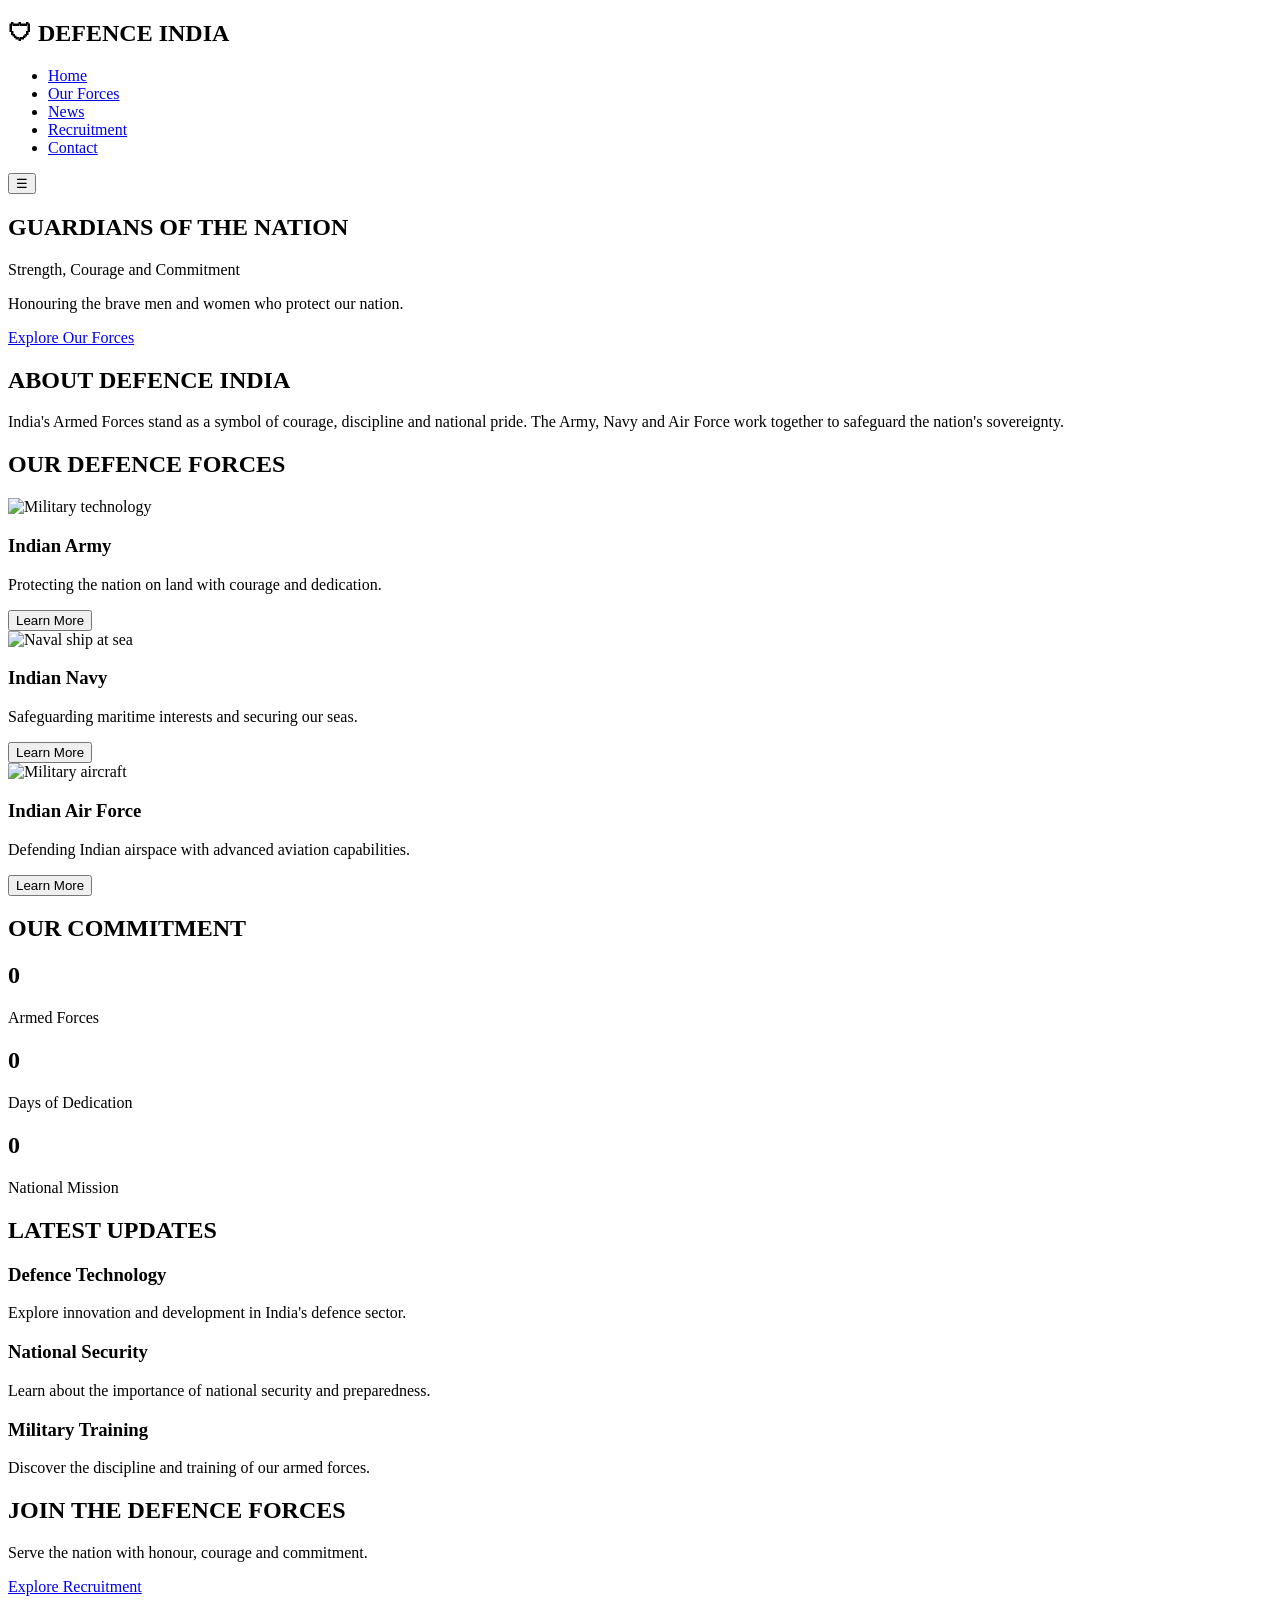
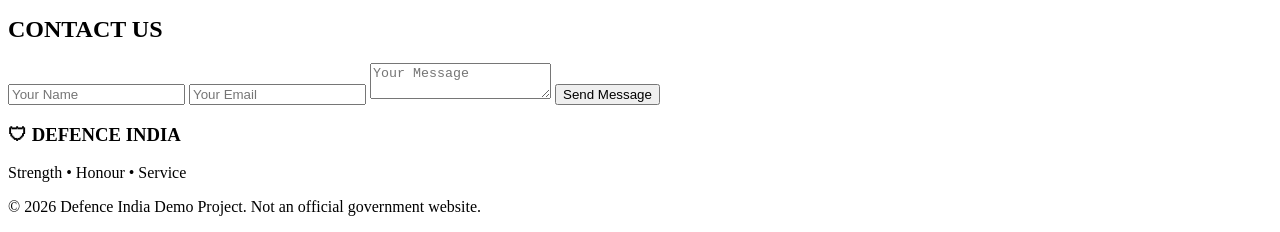
==== index.html @ 570db52d "changes in india.txt" ====
<!DOCTYPE html>
<html lang="en">
<head>
    <meta charset="UTF-8">
    <meta name="viewport" content="width=device-width, initial-scale=1.0">
    <title>Defence of India | Official Demo</title>
    <link rel="stylesheet" href="style.css">
</head>
<body>

<header>
    <nav class="navbar">
        <h2 class="logo">🛡 DEFENCE INDIA</h2>

        <ul id="navLinks">
            <li><a href="#home">Home</a></li>
            <li><a href="#forces">Our Forces</a></li>
            <li><a href="#news">News</a></li>
            <li><a href="#recruitment">Recruitment</a></li>
            <li><a href="#contact">Contact</a></li>
        </ul>

        <button class="menu-btn" onclick="toggleMenu()">☰</button>
    </nav>
</header>

<section class="hero" id="home">
    <div class="hero-content">
        <h1>GUARDIANS OF THE NATION</h1>
        <p>Strength, Courage and Commitment</p>
        <p>Honouring the brave men and women who protect our nation.</p>
        <a href="#forces" class="btn">Explore Our Forces</a>
    </div>
</section>

<section class="about">
    <h2>ABOUT DEFENCE INDIA</h2>
    <p>
        India's Armed Forces stand as a symbol of courage,
        discipline and national pride. The Army, Navy and Air
        Force work together to safeguard the nation's sovereignty.
    </p>
</section>

<section class="forces" id="forces">
    <h2>OUR DEFENCE FORCES</h2>

    <div class="force-container">

        <div class="force-card">
            <img src="https://images.unsplash.com/photo-1518770660439-4636190af475?w=600"
                 alt="Military technology">
            <h3>Indian Army</h3>
            <p>Protecting the nation on land with courage and dedication.</p>
            <button onclick="showInfo('Indian Army')">Learn More</button>
        </div>

        <div class="force-card">
            <img src="https://images.unsplash.com/photo-1544551763-46a013bb70d5?w=600"
                 alt="Naval ship at sea">
            <h3>Indian Navy</h3>
            <p>Safeguarding maritime interests and securing our seas.</p>
            <button onclick="showInfo('Indian Navy')">Learn More</button>
        </div>

        <div class="force-card">
            <img src="https://images.unsplash.com/photo-1474302770737-173ee21bab63?w=600"
                 alt="Military aircraft">
            <h3>Indian Air Force</h3>
            <p>Defending Indian airspace with advanced aviation capabilities.</p>
            <button onclick="showInfo('Indian Air Force')">Learn More</button>
        </div>

    </div>
</section>

<section class="stats">
    <h2>OUR COMMITMENT</h2>

    <div class="stats-container">
        <div>
            <h1 class="counter" data-target="3">0</h1>
            <p>Armed Forces</p>
        </div>

        <div>
            <h1 class="counter" data-target="365">0</h1>
            <p>Days of Dedication</p>
        </div>

        <div>
            <h1 class="counter" data-target="1">0</h1>
            <p>National Mission</p>
        </div>
    </div>
</section>

<section class="news" id="news">
    <h2>LATEST UPDATES</h2>

    <div class="news-box">
        <h3>Defence Technology</h3>
        <p>Explore innovation and development in India's defence sector.</p>
    </div>

    <div class="news-box">
        <h3>National Security</h3>
        <p>Learn about the importance of national security and preparedness.</p>
    </div>

    <div class="news-box">
        <h3>Military Training</h3>
        <p>Discover the discipline and training of our armed forces.</p>
    </div>
</section>

<section class="recruitment" id="recruitment">
    <h2>JOIN THE DEFENCE FORCES</h2>
    <p>Serve the nation with honour, courage and commitment.</p>
    <a href="https://joinindianarmy.nic.in/" target="_blank"
       class="btn">Explore Recruitment</a>
</section>

<section class="contact" id="contact">
    <h2>CONTACT US</h2>

    <form id="contactForm">
        <input type="text" placeholder="Your Name" required>
        <input type="email" placeholder="Your Email" required>
        <textarea placeholder="Your Message" required></textarea>
        <button type="submit">Send Message</button>
    </form>
    <p id="formMessage"></p>
</section>

<footer>
    <h3>🛡 DEFENCE INDIA</h3>
    <p>Strength • Honour • Service</p>
    <p>© 2026 Defence India Demo Project. Not an official government website.</p>
</footer>

<script src="script.js"></script>
</body>
</html>
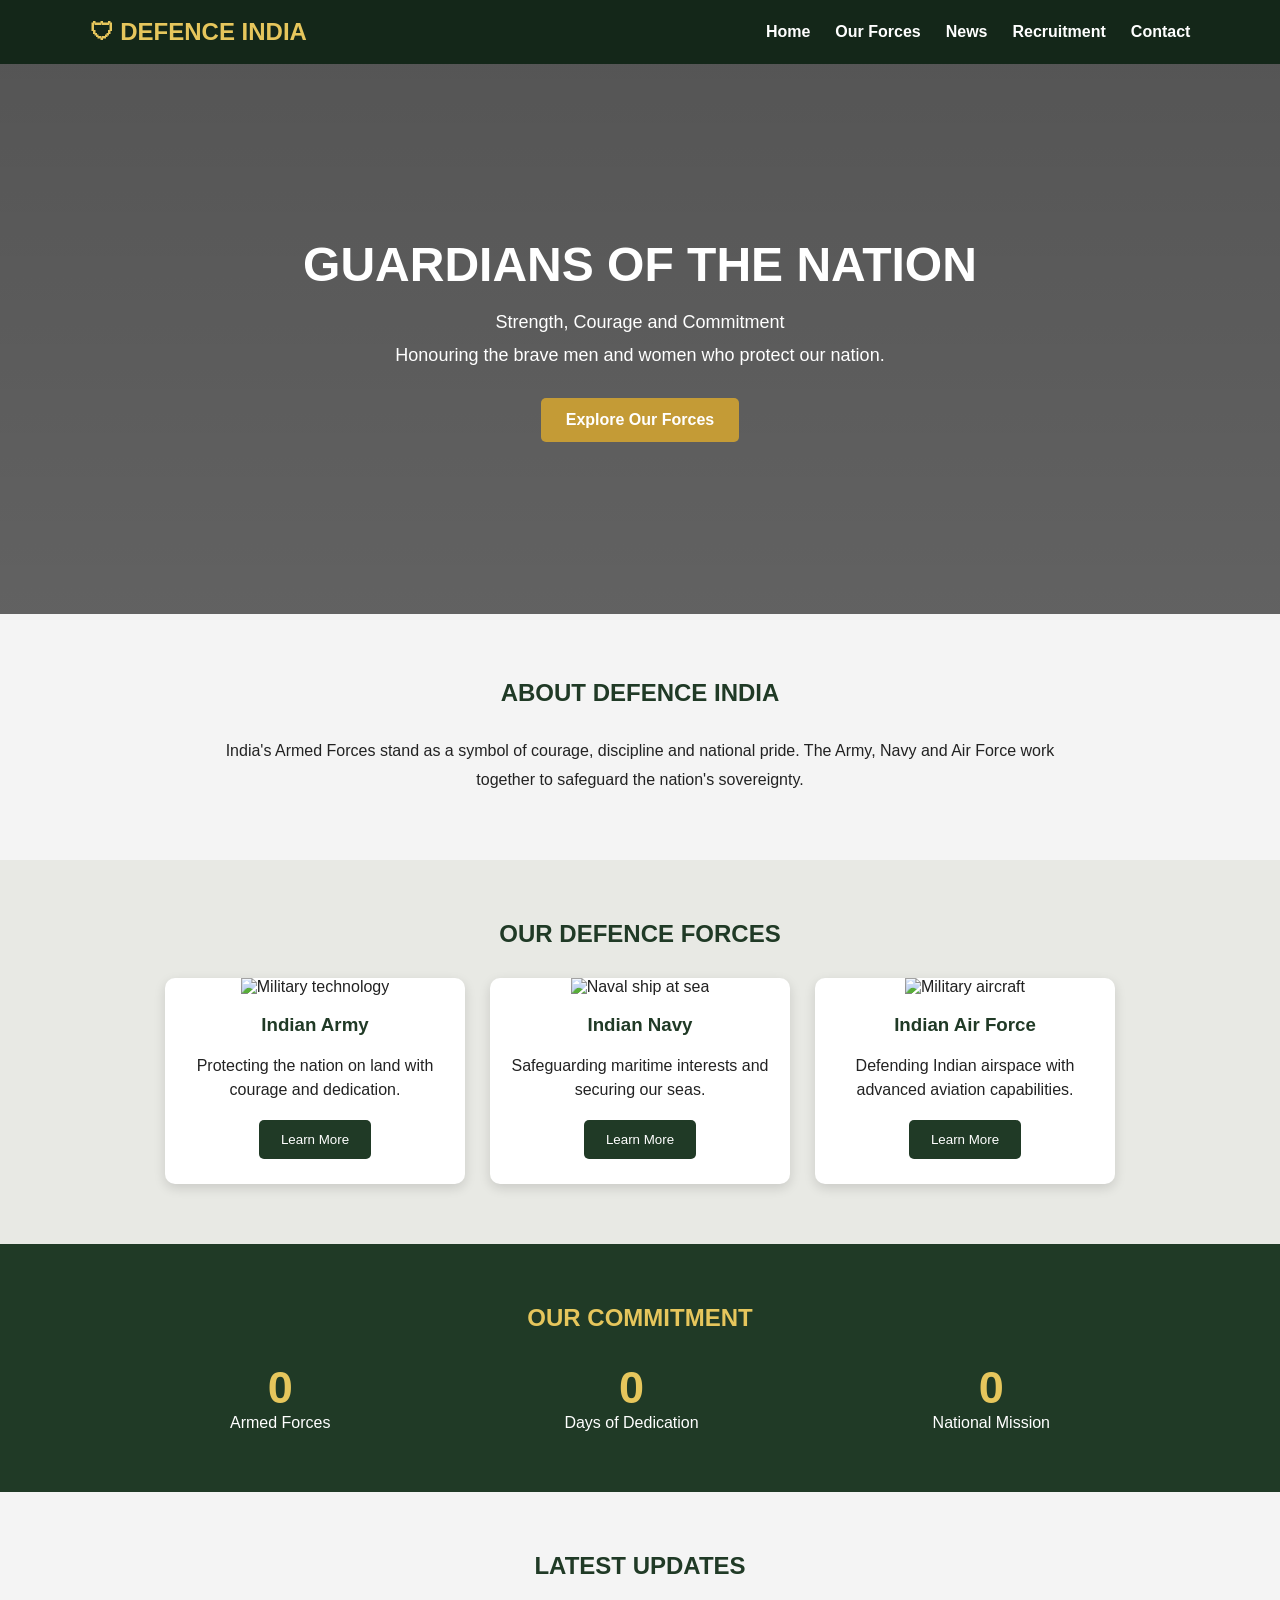
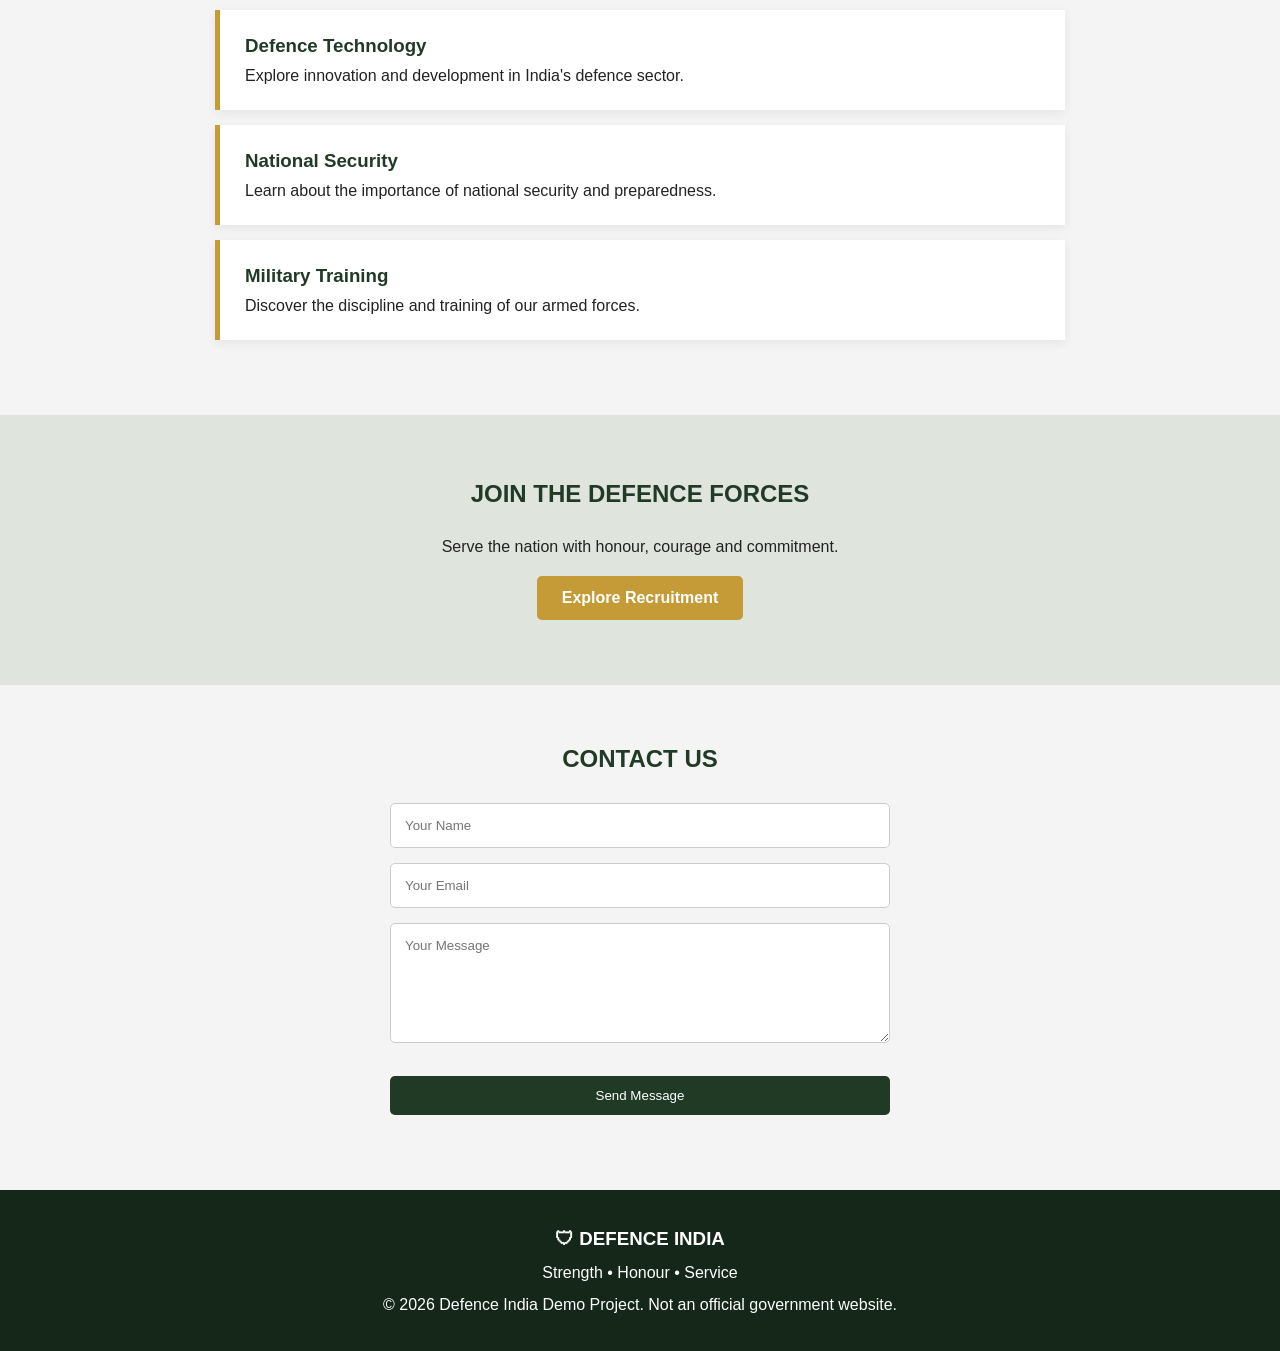
==== commit 6e0154ca: "error correction" ====
--- a/index.html
+++ b/index.html
@@ -5,7 +5,7 @@
     <meta charset="UTF-8">
     <meta name="viewport" content="width=device-width, initial-scale=1.0">
     <title>Defence of India | Official Demo</title>
-    <link rel="stylesheet" href="style.css">
+    <link rel="stylesheet" href="index.css">
 </head>
 <body>
 
--- a/index.css
+++ b/index.css
@@ -0,0 +1,326 @@
+
+* {
+    margin: 0;
+    padding: 0;
+    box-sizing: border-box;
+    font-family: Arial, sans-serif;
+    scroll-behavior: smooth;
+}
+
+body {
+    background: #f4f4f4;
+    color: #222;
+}
+
+/* Navigation */
+
+header {
+    background: #142719;
+    color: white;
+    position: sticky;
+    top: 0;
+    z-index: 100;
+}
+
+.navbar {
+    display: flex;
+    justify-content: space-between;
+    align-items: center;
+    padding: 18px 7%;
+}
+
+.logo {
+    color: #e6c65c;
+}
+
+.navbar ul {
+    display: flex;
+    list-style: none;
+    gap: 25px;
+}
+
+.navbar a {
+    color: white;
+    text-decoration: none;
+    font-weight: bold;
+}
+
+.navbar a:hover {
+    color: #e6c65c;
+}
+
+.menu-btn {
+    display: none;
+    background: none;
+    border: none;
+    color: white;
+    font-size: 26px;
+}
+
+/* Hero */
+
+.hero {
+    height: 550px;
+    background:
+    linear-gradient(rgba(0,0,0,.65), rgba(0,0,0,.6)),
+    url("https://images.unsplash.com/photo-1518770660439-4636190af475?w=1600")
+    center/cover;
+
+    display: flex;
+    align-items: center;
+    justify-content: center;
+    text-align: center;
+    color: white;
+}
+
+.hero-content h1 {
+    font-size: 48px;
+    margin-bottom: 20px;
+}
+
+.hero-content p {
+    font-size: 18px;
+    margin: 12px;
+}
+
+.btn {
+    display: inline-block;
+    background: #c49b36;
+    color: white;
+    padding: 13px 25px;
+    margin-top: 20px;
+    text-decoration: none;
+    border-radius: 5px;
+    font-weight: bold;
+}
+
+.btn:hover {
+    background: #94701e;
+}
+
+/* About */
+
+.about {
+    text-align: center;
+    padding: 65px 10%;
+}
+
+section h2 {
+    text-align: center;
+    margin-bottom: 30px;
+    color: #203a26;
+}
+
+.about p {
+    line-height: 1.8;
+    max-width: 850px;
+    margin: auto;
+}
+
+/* Forces */
+
+.forces {
+    padding: 60px 7%;
+    background: #e8e9e4;
+}
+
+.force-container {
+    display: flex;
+    gap: 25px;
+    justify-content: center;
+    flex-wrap: wrap;
+}
+
+.force-card {
+    background: white;
+    width: 300px;
+    border-radius: 10px;
+    overflow: hidden;
+    text-align: center;
+    padding-bottom: 25px;
+    box-shadow: 0 4px 12px #0002;
+    transition: .3s;
+}
+
+.force-card:hover {
+    transform: translateY(-8px);
+}
+
+.force-card img {
+    width: 100%;
+    height: 190px;
+    object-fit: cover;
+}
+
+.force-card h3 {
+    margin: 18px;
+    color: #203a26;
+}
+
+.force-card p {
+    padding: 0 15px;
+    line-height: 1.5;
+}
+
+button {
+    cursor: pointer;
+}
+
+.force-card button,
+.contact button {
+    background: #203a26;
+    color: white;
+    border: none;
+    padding: 12px 22px;
+    margin-top: 18px;
+    border-radius: 5px;
+}
+
+.force-card button:hover,
+.contact button:hover {
+    background: #c49b36;
+}
+
+/* Statistics */
+
+.stats {
+    background: #203a26;
+    color: white;
+    padding: 60px 10%;
+    text-align: center;
+}
+
+.stats h2 {
+    color: #e6c65c;
+}
+
+.stats-container {
+    display: flex;
+    justify-content: space-around;
+    flex-wrap: wrap;
+    gap: 30px;
+}
+
+.stats-container h1 {
+    color: #e6c65c;
+    font-size: 45px;
+}
+
+/* News */
+
+.news {
+    padding: 60px 8%;
+    text-align: center;
+}
+
+.news-box {
+    background: white;
+    padding: 25px;
+    margin: 15px auto;
+    max-width: 850px;
+    border-left: 5px solid #c49b36;
+    text-align: left;
+    box-shadow: 0 3px 10px #0001;
+}
+
+.news-box h3 {
+    margin-bottom: 10px;
+    color: #203a26;
+}
+
+/* Recruitment */
+
+.recruitment {
+    background: #dfe5dc;
+    text-align: center;
+    padding: 65px 15px;
+}
+
+.recruitment p {
+    margin-top: 10px;
+}
+
+/* Contact */
+
+.contact {
+    padding: 60px 15px;
+    text-align: center;
+}
+
+.contact form {
+    max-width: 500px;
+    margin: auto;
+    display: flex;
+    flex-direction: column;
+    gap: 15px;
+}
+
+.contact input,
+.contact textarea {
+    padding: 14px;
+    border: 1px solid #ccc;
+    border-radius: 5px;
+}
+
+.contact textarea {
+    height: 120px;
+    resize: vertical;
+}
+
+#formMessage {
+    margin-top: 15px;
+    color: green;
+}
+
+/* Footer */
+
+footer {
+    background: #142719;
+    color: white;
+    text-align: center;
+    padding: 30px 15px;
+    line-height: 2;
+}
+
+/* Mobile Responsive */
+
+@media(max-width: 768px) {
+
+    .navbar ul {
+        display: none;
+        position: absolute;
+        top: 65px;
+        left: 0;
+        width: 100%;
+        background: #142719;
+        flex-direction: column;
+        text-align: center;
+        padding: 25px;
+    }
+
+    .navbar ul.active {
+        display: flex;
+    }
+
+    .menu-btn {
+        display: block;
+    }
+
+    .hero-content h1 {
+        font-size: 32px;
+    }
+
+    .hero {
+        height: 450px;
+        padding: 20px;
+    }
+
+    .force-card {
+        width: 100%;
+        max-width: 350px;
+    }
+
+    .stats-container {
+        flex-direction: column;
+    }
+}
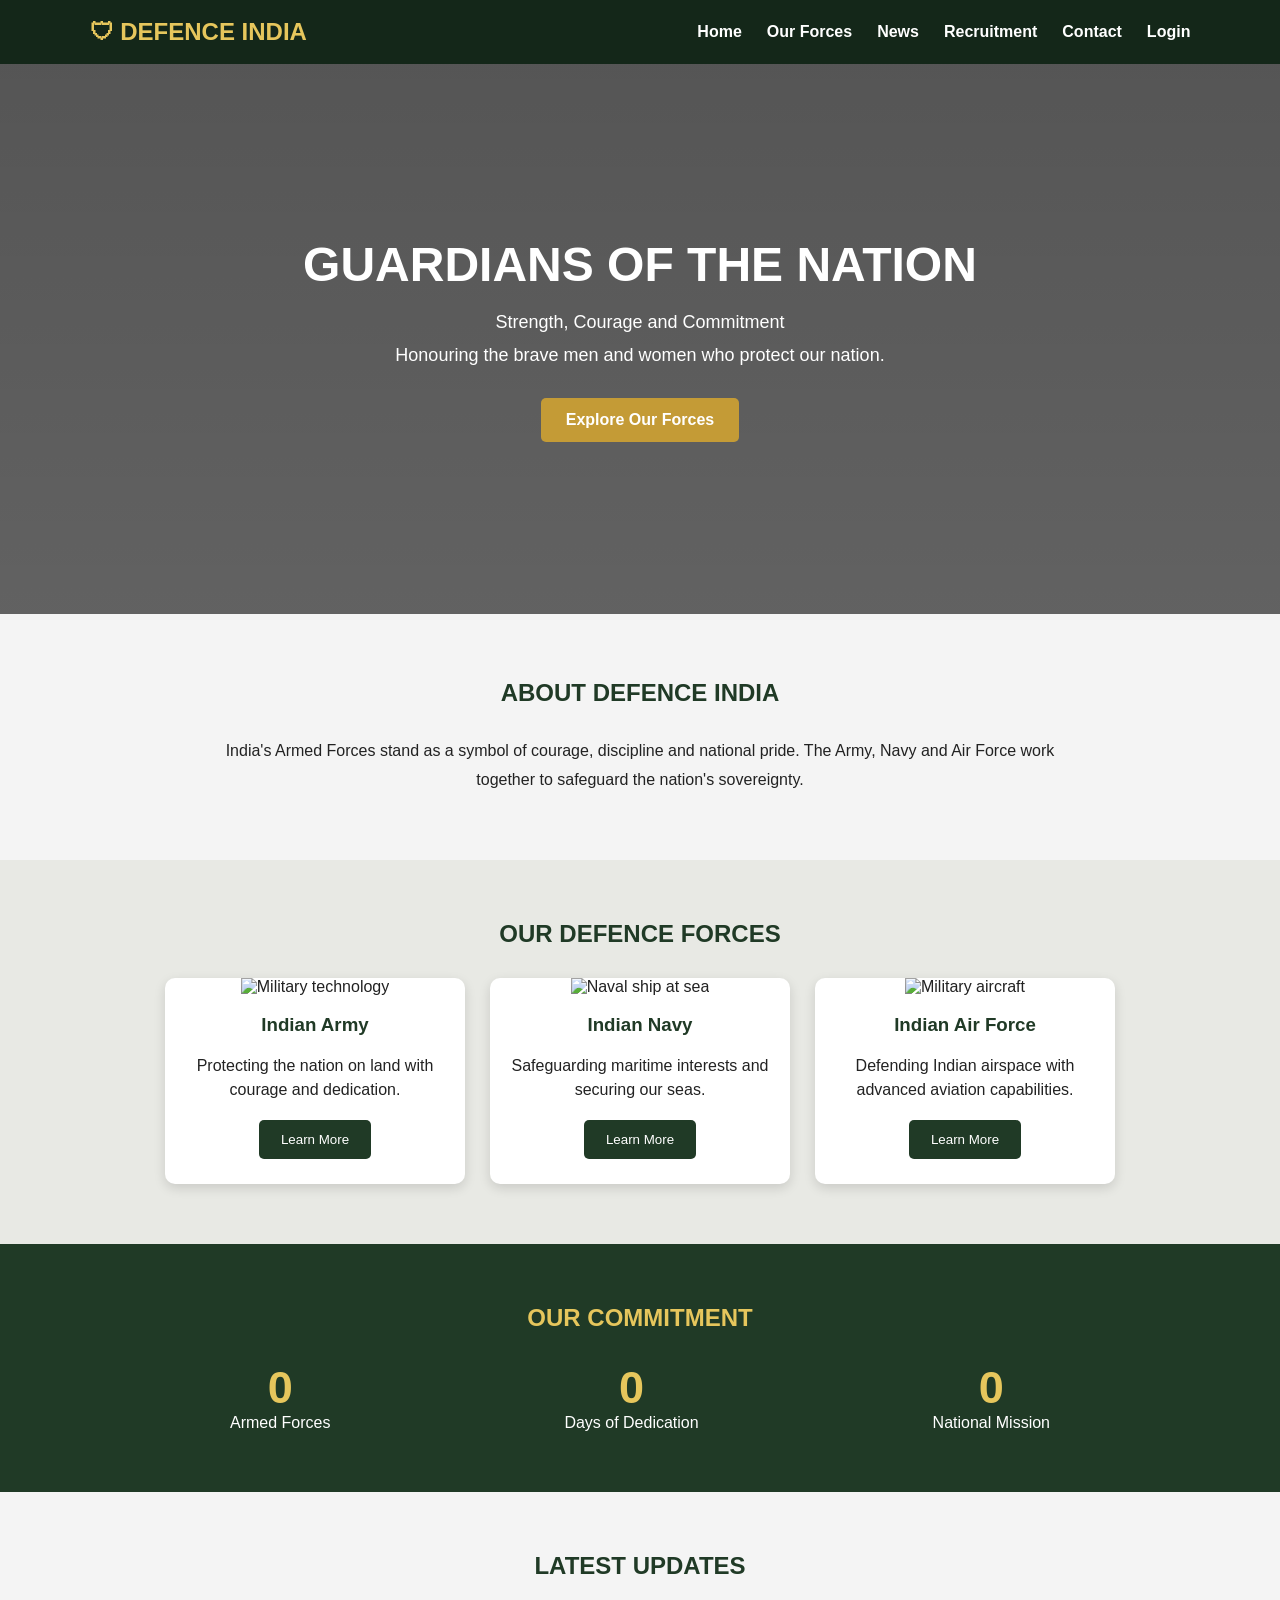
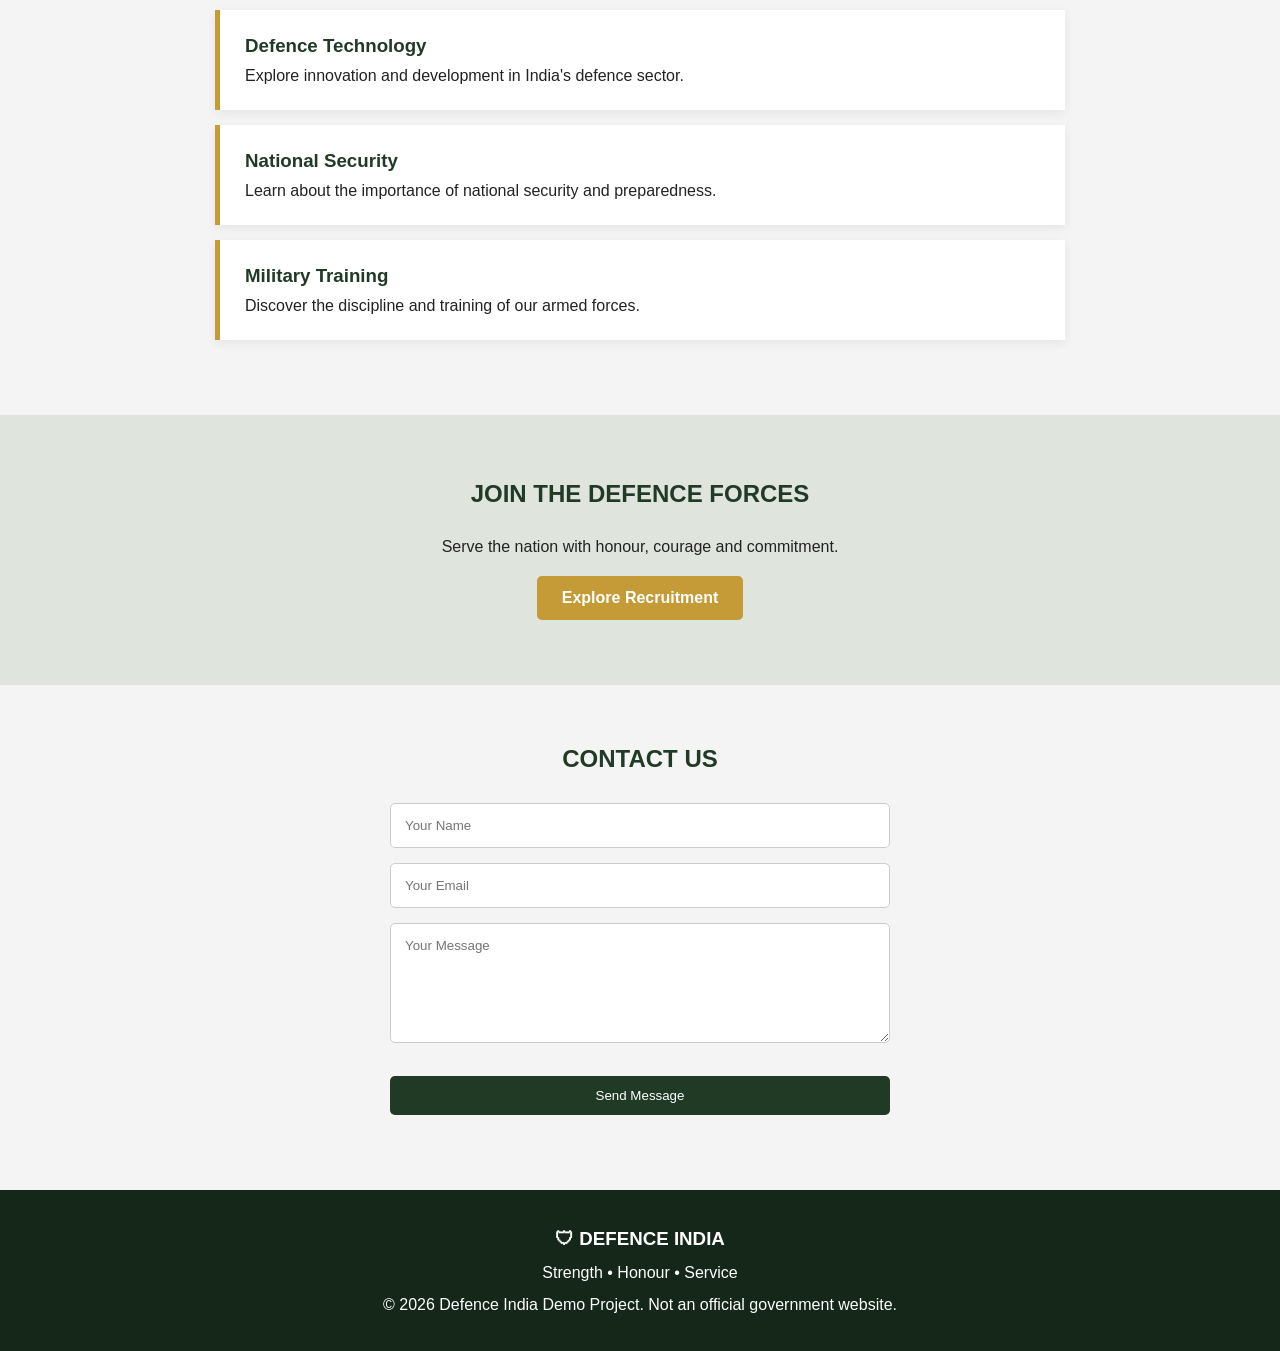
==== commit 8872fbb1: "add login page" ====
--- a/index.html
+++ b/index.html
@@ -19,6 +19,9 @@
             <li><a href="#news">News</a></li>
             <li><a href="#recruitment">Recruitment</a></li>
             <li><a href="#contact">Contact</a></li>
+
+            <!-- Login Page Link -->
+            <li><a href="login.html" class="login-link">Login</a></li>
         </ul>
 
         <button class="menu-btn" onclick="toggleMenu()">☰</button>
@@ -118,7 +121,8 @@
 <section class="recruitment" id="recruitment">
     <h2>JOIN THE DEFENCE FORCES</h2>
     <p>Serve the nation with honour, courage and commitment.</p>
-    <a href="https://joinindianarmy.nic.in/" target="_blank"
+    <a href="https://joinindianarmy.nic.in/"
+       target="_blank"
        class="btn">Explore Recruitment</a>
 </section>
 
@@ -131,6 +135,7 @@
         <textarea placeholder="Your Message" required></textarea>
         <button type="submit">Send Message</button>
     </form>
+
     <p id="formMessage"></p>
 </section>
 
@@ -141,5 +146,6 @@
 </footer>
 
 <script src="script.js"></script>
+
 </body>
 </html>
